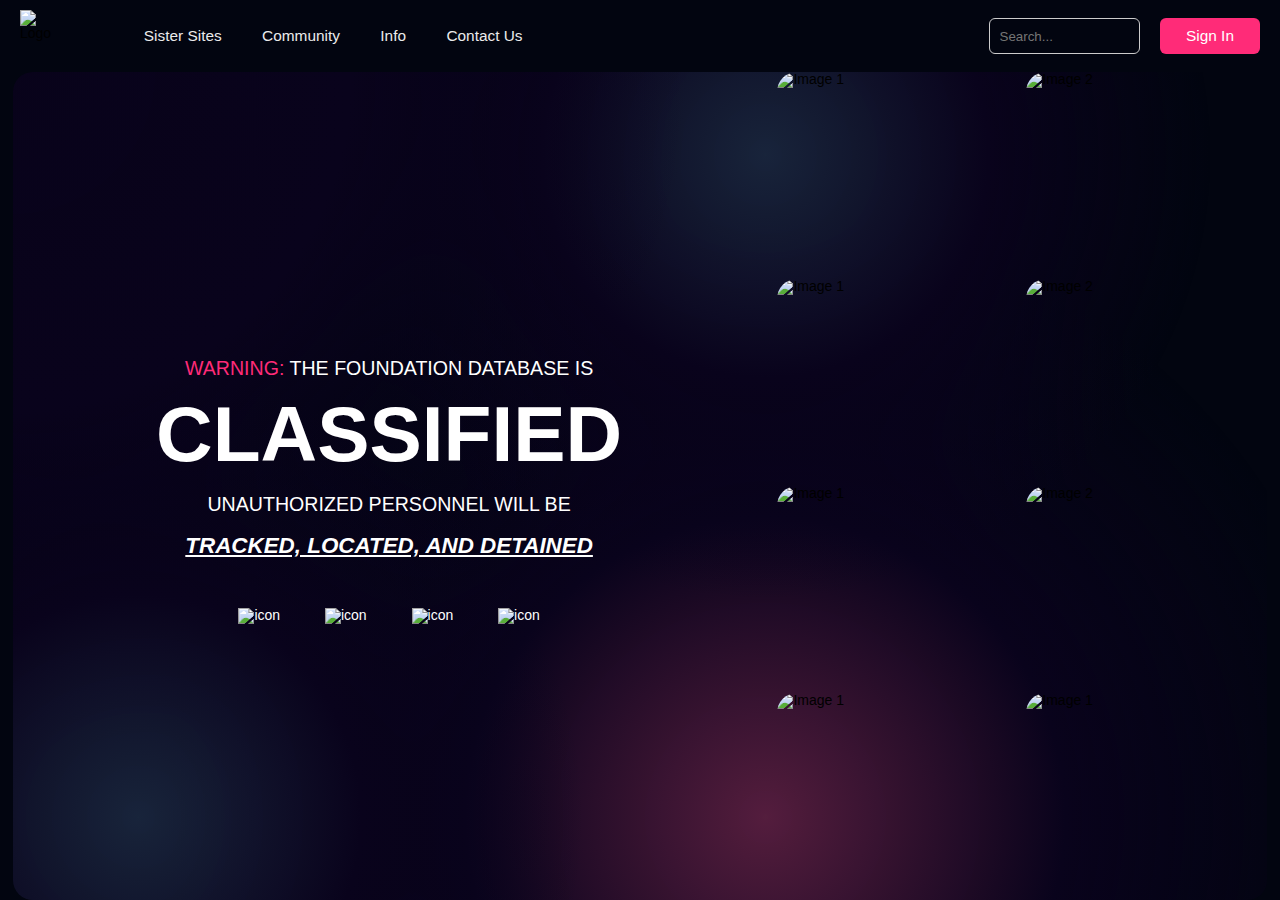
==== index.html @ 02b621d9 "Add files via upload" ====
<!DOCTYPE html>
<html lang="en">

<head>
    <meta charset="UTF-8">
    <meta name="viewport" content="width=device-width, initial-scale=1.0">
    <title>Home Page</title>
    <link rel="stylesheet" href="./css/homePage.css">
</head>

<body>
    <div class="header">
        <img src="./images/logo.png" alt="Logo" class="logo">
            <div class="menu-icon"><img src="./images/menuHome.png" alt="menu"> </div>
            <div class="mobile-nav">
                <div class="close-icon">X</div> <!-- 新增的元素 -->
                <div class="nav">
                    <p>Sister Sites</p>
                    <div class="underLine"></div>
                    <p>Community</p>
                    <div class="underLine"></div>
                    <p>Info</p>
                    <div class="underLine"></div>
                    <p>Contact Us</p>
                    <div class="underLine"></div>
                    <p>Sign In</p>
                    <div class="underLine"></div>
                </div>
                <input type="text" placeholder="Search..." class="search">
            </div>
        <div class="desktop-nav">    
            <div class="nav">
                <p>Sister Sites</p>
                <p>Community</p>
                <p>Info</p>
                <p>Contact Us</p>
            </div>
            <div class="header-right">
                <input type="text" placeholder="Search..." class="search">
                <button class="login">Sign In</button>
            </div>
        </div>
        
        
    </div>
    <div class="content">
        
        <div class="left-section">
            
            <p class="introduction"><strong>WARNING:</strong> THE FOUNDATION DATABASE IS</p>
            <h1>CLASSIFIED</h1>
            <p>UNAUTHORIZED PERSONNEL WILL BE</p>
            <h3>TRACKED, LOCATED, AND DETAINED</h3>
            <div class="social-icon">
                
                <img src="./images/icon1.png" alt="icon" >
                <img src="./images/icon2.png" alt="icon" >
                <img src="./images/icon3.png" alt="icon" >
                <img src="./images/icon4.png" alt="icon" >
            </div>
        </div>
        <div class="right-section">
            <img src="./images/test1.jpg" alt="Image 1" id="scp002">
            <img src="./images/test2.jpg" alt="Image 2" id="scp003">
            <img src="./images/test3.jpg" alt="Image 1" id="scp004">
            <img src="./images/test4.jpg" alt="Image 2" id="scp005">
            <img src="./images/test5.jpg" alt="Image 1" id="scp006">
            <img src="./images/test6.jpeg" alt="Image 2">
            <img src="./images/test7.jpeg" alt="Image 1">
            <img src="./images/test8.jpeg" alt="Image 1">
            
            <!-- Add more images as needed -->
        </div>
    </div>
    <script src="./js/homeMenu.js"></script>
    <script src="./js/link.js"></script>
</body>

</html>
---- css/homePage.css ----
body, html {
    background-color: #020510;
    margin: 0;
    padding: 0;
    height: 100%;
    overflow: hidden; /* Prevents scrolling */
    font-family: Verdana, Geneva, Tahoma, sans-serif;
    font-size: 14px;
    line-height: 1;
}

.header {
    width: 100%;
    height: 8%;
    background-color: #020510;
    display: flex;
    justify-content:space-between;
    align-items: center; 
}

.menu-icon {
    display: none;
    /* 为菜单图标添加其他需要的样式 */
}

.menu-icon img{
    height: 40px !important;
    width: 40px;
}
.close-icon {
    color: white;
    font-family:'Gill Sans', 'Gill Sans MT', Calibri, 'Trebuchet MS', sans-serif ;
    font-size: 2rem;
    position: absolute;
    top: 0;
    right: 0;
    padding: 1em;
    /* 添加其他你需要的样式，比如大小、颜色等 */
}
.mobile-nav {
    display: none;
    position: absolute;
    top: 0;
    left: 0;
    width: 100%;
    height: 100%;
    background-color: #020510;
    flex-direction: column;
}

.header-right {
    width:100%;
    display: flex;
    justify-content: right;
    align-items: center;
}

.header img{
    margin-right: 20px;
    margin-left: 20px;
    height: 53px;
}

.desktop-nav {
    display: flex;
    justify-content: space-between;
    align-items: center;
    width: 100%;
}

.nav {
    margin-left: 5%;
    width: 50%;
    font-size: 1.1rem;
    display: flex;
    justify-content: space-between;
    align-items: center;
    
    color: rgb(235, 235, 235);
}

.nav p{
    cursor: pointer;
    position: relative;
}
.nav p:hover {   
    color: #ff2b78;
    margin-top: 16px;
    font-weight: 400;
    line-height: 4.5rem;
    transition: color 0.5s ease;
}
.nav p::before {
    content: "";
    position: absolute;
    bottom: 0; /* 位于p的底部 */
    left: 50%; /* 从中间开始 */
    transform: translateX(-50%); /* 确保它真正从中心开始 */
    width: 0; /* 初始宽度为0 */
    height: 3px; /* 和你的border-bottom一样高 */
    background-color: #ff2b78;
    transition: width 0.3s ease; /* 这里的过渡效果是宽度变化 */
}
.nav p:hover::before {
    width: 100%; /* 鼠标悬停时，宽度变为100%，从而实现从中间向外的效果 */
}

.underLine{
    height: 1px;
    width: 80%;
    border-bottom: #464751 1px solid;
}

.search {
    height: 36px;
    width: 20%;
    border-radius: 6px;
    border: 1px #464751 solid;
    background-color: #020510;
    padding: 10px;
    border: 1px solid #ccc;
    box-sizing: border-box; /* 边框包括在总宽度和高度内 */
}

.login {
    display: flex;
    align-items: center;
    justify-content: center;
    font-size: 1.1rem;
    border-radius: 6px;
    width: 100px;
    height: 36px;
    margin-left: 20px;
    margin-right: 20px;
    padding: 10px 20px;
    border: none;
    background-color: #ff2b78;
    color: white;
    cursor: pointer;
}

/* menu mobile */
@media screen and (max-width: 768px) {
    .menu-icon {
        display: block;
    }

    .desktop-nav {
        display: none;
    }

    .nav {
        line-height: 3;
        height: 80%;
        font-size: 1.4rem !important;
        margin-top: 10%;
        margin-left: 10%;
        width: 100%;
        font-size: 1.1rem;
        display: flex;
        flex-direction: column;
        justify-content: left;
        align-items:flex-start;
        color: rgb(235, 235, 235);
    }
    .search{
        margin-top: 20px;
        font-size: 1.2rem;
        width: 80%;
        height: 6%;
        margin-left: 10%;
    }
}

.content {
    margin: auto;
    display: flex;
    height: 92%;
    width: 98%;
    border-radius: 20px;
    background: radial-gradient(circle 58vw at 10% 90%, rgba(40,58,88,0.6), #09031c, transparent 60%, transparent),
                radial-gradient(circle 88vw at 0% 0%, rgba(9,3,28,0.9), #09031c, transparent 60%, transparent),
                radial-gradient(circle 58vw at 60% 10%, rgba(40,58,88,0.6), #09031c, transparent 60%, transparent),
                radial-gradient(circle 78vw at 60% 90%, rgba(105,36,73,0.8), #09031c, transparent 60%, transparent);
    background-repeat: no-repeat; /* 防止渐变重复 */
}




.left-section {
    color: white;
    width: 60%;
    display: flex;
    flex-direction: column;
    justify-content: center;
    align-items: center;
    overflow-y: auto; /* Allows scrolling within this section if needed */
}

.left-section p{
    font-size: 1.4rem;
    line-height: 0;
}

.left-section strong{
    color: #ff2b78;
    font-weight: 100;
    font-size: 1.4rem;
    line-height: 0
}

h1 {
    font-size: 5.6rem;
    line-height: 1.2;
    margin: 0;
    margin-bottom: 3px;
    animation: glow 2.5s infinite alternate; /* infinite 无线循环， alternate 动画结束时反转 */
}

/* glow animate */
@keyframes glow {
    0% {
        text-shadow: 0 0 5px #ff2b78;
    }
    50% {
        text-shadow: 0 0 10px #ff2b78;
    }
    100% {
        text-shadow: 0 0 5px #ff2b78;
    }
}

h3 {
    font-size: 1.6rem;
    font-weight: bold;
    font-style: italic;
    text-decoration: underline;
    line-height: 0
}

.social-icon{
    margin-top: 40px;
    width: 46%;
    display: flex;
    justify-content:space-around;

}

@media only screen and (min-width: 376px) and (max-width: 768px) {
    .left-section{
        height: 200%;
    }
    .left-section p{
        font-size: 1rem;
    }
    .left-section strong{
        font-size: 1rem;
    }
    h1 {
        font-size: 3.6rem;
        line-height: 1.2;
    }
    h3 {
        font-size: 1.2rem;
    }
    .social-icon{
        margin-top: 40px;
        width: 70%;
        display: flex;
        justify-content:space-around;
    
    }
    .social-icon img{
        width: 40px;
        height: 40px;
    }

    .content {
        margin: auto;
        display: flex;
        height: 92%;
        width: 100%;
        border-radius: 20px;
        background: radial-gradient(circle 78vw at 10% 90%, rgba(40,58,88,0.6), #09031c, transparent 60%, transparent),
                    radial-gradient(circle 88vw at 0% 0%, rgba(9,3,28,0.9), #09031c, transparent 60%, transparent),
                    radial-gradient(circle 148vw at 30% 10%, rgba(40,58,88,0.6), #09031c, transparent 60%, transparent),
                    radial-gradient(circle 148vw at 80% 40%, rgba(105,36,73,0.8), #09031c, transparent 60%, transparent);
        background-repeat: no-repeat; /* 防止渐变重复 */
    }
    
}

@media only screen and (max-width: 375px){
    .left-section{
        height: 200%;
    }
    .left-section p{
        font-size: 0.9rem;
    }
    .left-section strong{
        font-size: 0.9rem;
    }
    h1 {
        font-size: 3.4rem;
        line-height: 1.2;
    }
    h3 {
        font-size: 1.1rem;
    }
    .social-icon{
        margin-top: 40px;
        width: 70%;
        display: flex;
        justify-content:space-around;
    
    }
    .social-icon img{
        width: 40px;
        height: 40px;
    }

    .content {
        margin: auto;
        display: flex;
        height: 92%;
        width: 100%;
        border-radius: 20px;
        background: radial-gradient(circle 78vw at 10% 90%, rgba(40,58,88,0.6), #09031c, transparent 60%, transparent),
                    radial-gradient(circle 88vw at 0% 0%, rgba(9,3,28,0.9), #09031c, transparent 60%, transparent),
                    radial-gradient(circle 148vw at 30% 10%, rgba(40,58,88,0.6), #09031c, transparent 60%, transparent),
                    radial-gradient(circle 148vw at 80% 40%, rgba(105,36,73,0.8), #09031c, transparent 60%, transparent);
        background-repeat: no-repeat; /* 防止渐变重复 */
    }
}

.introduction {
    text-align: center;
    margin-top: 20px;
}

.right-section {
    width: 40%;
    display: flex;
    flex-wrap: wrap;
    justify-content:right;
    overflow-y: scroll; /* 允许在需要时滚动 */
    overflow-y: auto; /* Allows scrolling within this section if needed */
    scrollbar-width: none; /* 针对 Firefox 隐藏滚动条 */
}
/* 针对 Chrome 和 Safari 隐藏滚动条 */
.right-section::-webkit-scrollbar {
    display: none;
}

.right-section img {
    border-radius: 20px;
    width: calc(50% - 10px);
    margin-left: 8px;
    margin-bottom: 8px;
    height: auto; /* Allows images of different heights */
    cursor: pointer;   
}

.right-section img:hover{
    filter: brightness(120%);
    transition: filter 0.3s ease;
}




/* Media Query for Mobile Devices */
@media only screen and (max-width: 768px) {
    .content {
        flex-direction: column; /* Stack the left and right sections vertically */
    }
    .left-section {
        width: 100%;
        order: 1; /* Places the left section in the middle */
    }
    .right-section {
        justify-content:space-evenly;
        padding: 0px;
        width: 100%;
        order: 2; /* Places the right section at the bottom */
        flex-direction: row; /* Horizontal scrolling for images */
        overflow-x: auto; /* Enables horizontal scrolling */
        white-space: nowrap; /* Prevents line breaks between images */
        border-radius: 20px;
    }
    .right-section img {
        width: auto;
        max-width: 47%; /* Example width for images, you can adjust as needed */
        height: auto;
        
    }
}
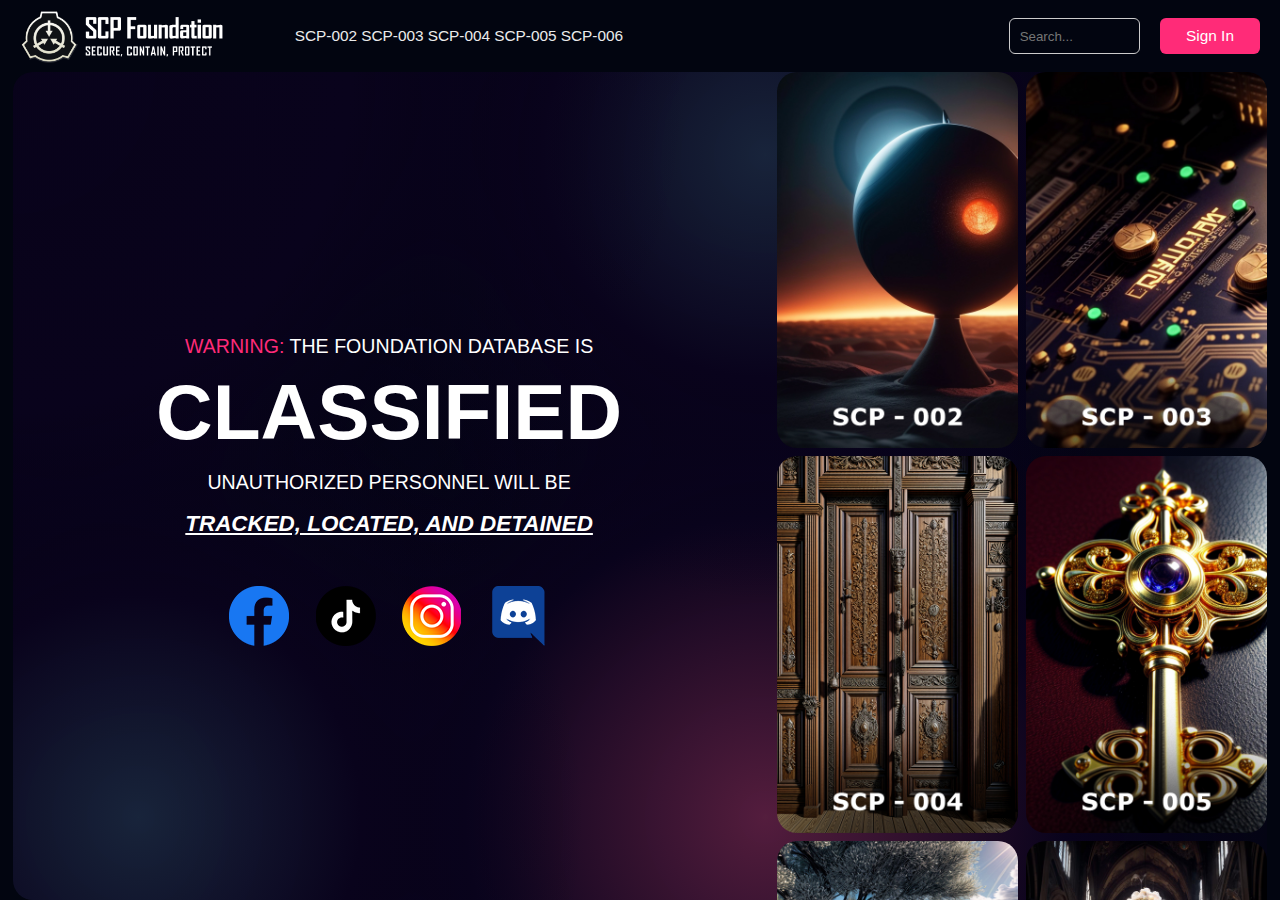
==== commit 803e7286: "Add files via upload" ====
--- a/index.html
+++ b/index.html
@@ -15,25 +15,27 @@
             <div class="mobile-nav">
                 <div class="close-icon">X</div> <!-- 新增的元素 -->
                 <div class="nav">
-                    <p>Sister Sites</p>
+                    <a href="SCP002.html"><p>SCP-002</p></a>
+                    
                     <div class="underLine"></div>
-                    <p>Community</p>
+                    <a href="SCP003.html"><p>SCP-003</p></a>
                     <div class="underLine"></div>
-                    <p>Info</p>
+                    <a href="SCP004.html"><p>SCP-004</p></a>
                     <div class="underLine"></div>
-                    <p>Contact Us</p>
+                    <a href="SCP005.html"><p>SCP-005</p></a>
                     <div class="underLine"></div>
-                    <p>Sign In</p>
+                    <a href="SCP006.html"><p>SCP-006</p></a>
                     <div class="underLine"></div>
                 </div>
                 <input type="text" placeholder="Search..." class="search">
             </div>
         <div class="desktop-nav">    
             <div class="nav">
-                <p>Sister Sites</p>
-                <p>Community</p>
-                <p>Info</p>
-                <p>Contact Us</p>
+                <a href="SCP002.html"><p>SCP-002</p></a>
+                <a href="SCP003.html"><p>SCP-003</p></a>
+                <a href="SCP004.html"><p>SCP-004</p></a>
+                <a href="SCP005.html"><p>SCP-005</p></a>
+                <a href="SCP006.html"><p>SCP-006</p></a>
             </div>
             <div class="header-right">
                 <input type="text" placeholder="Search..." class="search">
--- a/css/homePage.css
+++ b/css/homePage.css
@@ -7,6 +7,12 @@
     font-family: Verdana, Geneva, Tahoma, sans-serif;
     font-size: 14px;
     line-height: 1;
+}
+
+a{
+    color: inherit;
+    text-decoration: none;
+    
 }
 
 .header {
@@ -120,6 +126,7 @@
     padding: 10px;
     border: 1px solid #ccc;
     box-sizing: border-box; /* 边框包括在总宽度和高度内 */
+    color: white;
 }
 
 .login {
